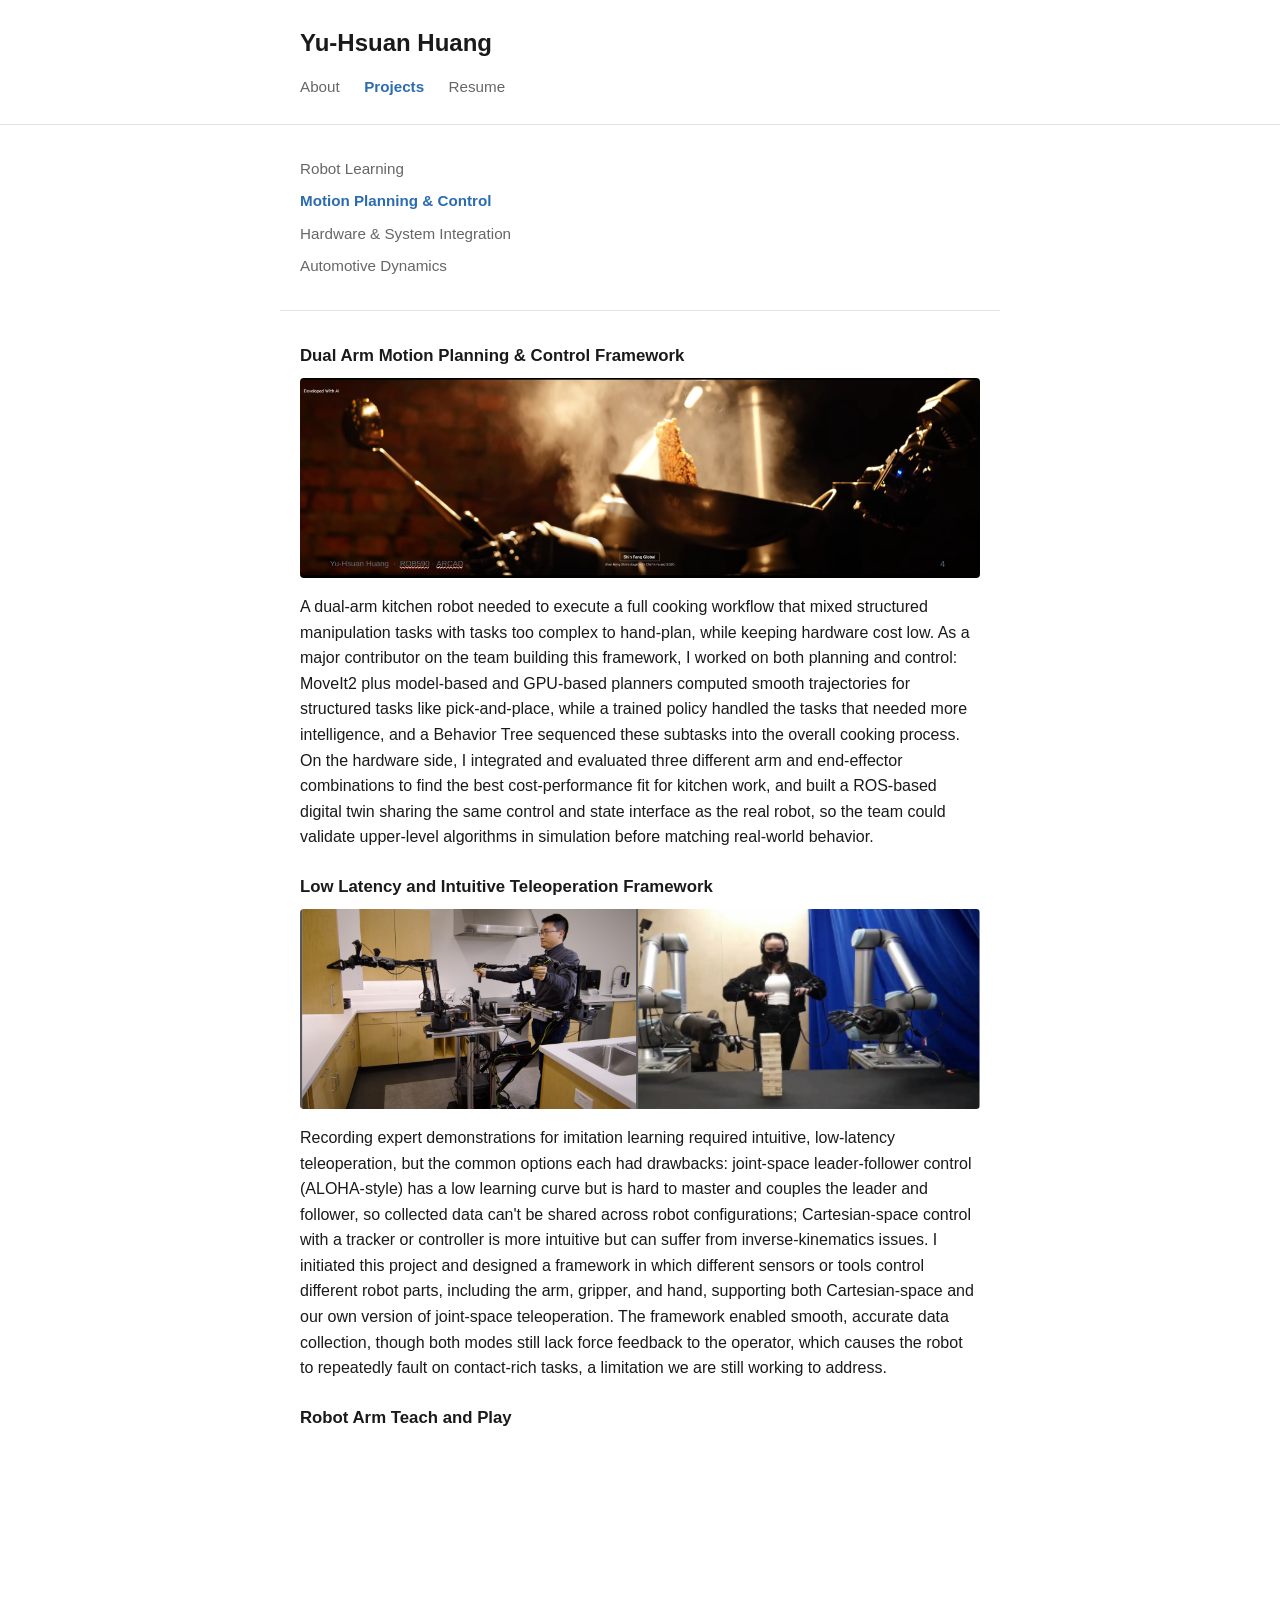
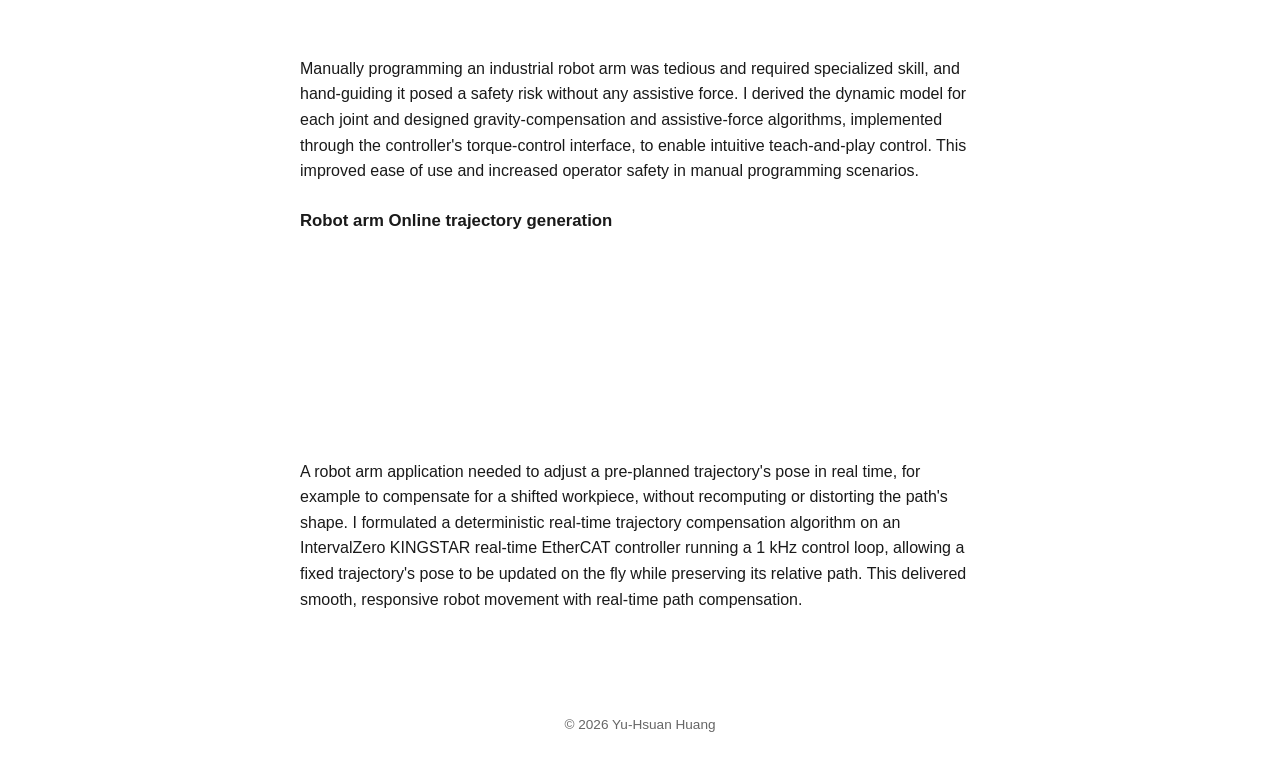
==== motion-planning.html @ 5661608f "Split Projects page into per-category pages The single Projects page was getting long, so each categ" ====
<!DOCTYPE html>
<html lang="en">
<head>
<meta charset="UTF-8">
<meta name="viewport" content="width=device-width, initial-scale=1.0">
<title>Motion Planning & Control — Yu-Hsuan Huang</title>
<link rel="stylesheet" href="style.css">
</head>
<body>

<header>
  <div class="container">
    <h1>Yu-Hsuan Huang</h1>
    <nav>
      <a href="index.html">About</a>
      <a href="projects.html" class="active">Projects</a>
      <a href="resume.html">Resume</a>
    </nav>
  </div>
</header>

<section class="container">
  <nav class="subnav">
    <a href="robot-learning.html">Robot Learning</a>
    <a href="motion-planning.html" class="active">Motion Planning & Control</a>
    <a href="hardware-integration.html">Hardware & System Integration</a>
    <a href="automotive-dynamics.html">Automotive Dynamics</a>
  </nav>
</section>

<section class="container">
  <div class="entry">
    <h3>Dual Arm Motion Planning & Control Framework</h3>
    <img class="media-placeholder" src="assets/dual_arm.png" alt="Dual Arm Motion Planning & Control Framework">
    <p>
      A dual-arm kitchen robot needed to execute a full cooking workflow that mixed structured manipulation tasks with tasks too complex to hand-plan, while keeping hardware cost low. As a major contributor on the team building this framework, I worked on both planning and control: MoveIt2 plus model-based and GPU-based planners computed smooth trajectories for structured tasks like pick-and-place, while a trained policy handled the tasks that needed more intelligence, and a Behavior Tree sequenced these subtasks into the overall cooking process. On the hardware side, I integrated and evaluated three different arm and end-effector combinations to find the best cost-performance fit for kitchen work, and built a ROS-based digital twin sharing the same control and state interface as the real robot, so the team could validate upper-level algorithms in simulation before matching real-world behavior.
    </p>
  </div>
  <div class="entry">
    <h3>Low Latency and Intuitive Teleoperation Framework</h3>
    <img class="media-placeholder" src="assets/teleop.png">
    <p>
      Recording expert demonstrations for imitation learning required intuitive, low-latency teleoperation, but the common options each had drawbacks: joint-space leader-follower control (ALOHA-style) has a low learning curve but is hard to master and couples the leader and follower, so collected data can't be shared across robot configurations; Cartesian-space control with a tracker or controller is more intuitive but can suffer from inverse-kinematics issues. I initiated this project and designed a framework in which different sensors or tools control different robot parts, including the arm, gripper, and hand, supporting both Cartesian-space and our own version of joint-space teleoperation. The framework enabled smooth, accurate data collection, though both modes still lack force feedback to the operator, which causes the robot to repeatedly fault on contact-rich tasks, a limitation we are still working to address.
    </p>
  </div>
  <div class="entry">
    <h3>Robot Arm Teach and Play</h3>
    <iframe class="media-placeholder" src="https://www.youtube.com/embed/mOfitQGmQHE" title="Robot Arm Teach and Play" allowfullscreen></iframe>
    <p>
      Manually programming an industrial robot arm was tedious and required specialized skill, and hand-guiding it posed a safety risk without any assistive force. I derived the dynamic model for each joint and designed gravity-compensation and assistive-force algorithms, implemented through the controller's torque-control interface, to enable intuitive teach-and-play control. This improved ease of use and increased operator safety in manual programming scenarios.
    </p>
  </div>
  <div class="entry">
    <h3>Robot arm Online trajectory generation</h3>
    <iframe class="media-placeholder" src="https://www.youtube.com/embed/5JqHRE2ytc0" title="Robot Arm Online Trajectory Compensation" allowfullscreen></iframe>
    <p>
      A robot arm application needed to adjust a pre-planned trajectory's pose in real time, for example to compensate for a shifted workpiece, without recomputing or distorting the path's shape. I formulated a deterministic real-time trajectory compensation algorithm on an IntervalZero KINGSTAR real-time EtherCAT controller running a 1 kHz control loop, allowing a fixed trajectory's pose to be updated on the fly while preserving its relative path. This delivered smooth, responsive robot movement with real-time path compensation.
    </p>
  </div>
</section>

<footer class="container">
  <p>&copy; 2026 Yu-Hsuan Huang</p>
</footer>

</body>
</html>
---- style.css ----
:root {
  --text: #1a1a1a;
  --muted: #666;
  --accent: #2b6cb0;
  --border: #e2e2e2;
  --bg: #ffffff;
}

* { box-sizing: border-box; }

body {
  margin: 0;
  font-family: -apple-system, BlinkMacSystemFont, "Segoe UI", Roboto, Helvetica, Arial, sans-serif;
  color: var(--text);
  background: var(--bg);
  line-height: 1.6;
}

.container {
  max-width: 720px;
  margin: 0 auto;
  padding: 2rem 1.25rem;
}

header {
  border-bottom: 1px solid var(--border);
}

header .container {
  padding: 1.5rem 1.25rem;
}

header h1 {
  margin: 0 0 0.75rem 0;
  font-size: 1.5rem;
}

nav a {
  margin-right: 1.25rem;
  color: var(--muted);
  text-decoration: none;
  font-size: 0.95rem;
}

nav a:hover {
  color: var(--accent);
}

nav a.active {
  color: var(--accent);
  font-weight: 600;
}

.subnav {
  display: flex;
  flex-direction: column;
  gap: 0.5rem;
}

section {
  border-bottom: 1px solid var(--border);
}

section:last-of-type {
  border-bottom: none;
}

h2 {
  font-size: 1.25rem;
  margin-bottom: 1rem;
}

.entry {
  margin-bottom: 1.5rem;
}

.entry h3 {
  margin: 0 0 0.25rem 0;
  font-size: 1.05rem;
}

.entry h3 a {
  color: var(--text);
  text-decoration: none;
  border-bottom: 1px solid var(--accent);
}

.entry h3 a:hover {
  color: var(--accent);
}

.about-layout {
  display: flex;
  align-items: flex-start;
  gap: 1.5rem;
}

.about-layout p {
  margin: 0;
  flex: 1;
}

.photo-placeholder {
  flex-shrink: 0;
  width: 140px;
  height: 140px;
  display: flex;
  align-items: center;
  justify-content: center;
  border: 2px dashed var(--border);
  border-radius: 50%;
  color: var(--muted);
  font-size: 0.9rem;
  object-fit: cover;
}

.entry-header {
  display: flex;
  align-items: center;
  gap: 1rem;
}

.logo-placeholder {
  flex-shrink: 0;
  width: 56px;
  height: 56px;
  display: flex;
  align-items: center;
  justify-content: center;
  border: 2px dashed var(--border);
  border-radius: 4px;
  color: var(--muted);
  font-size: 0.75rem;
}

img.logo-placeholder {
  border-style: solid;
  object-fit: contain;
  padding: 4px;
}

@media (max-width: 480px) {
  .about-layout {
    flex-direction: column;
  }
}

.meta {
  color: var(--muted);
  font-size: 0.9rem;
}

.entry ul {
  margin: 0.5rem 0 0 0;
  padding-left: 1.25rem;
}

.placeholder {
  color: var(--muted);
  font-style: italic;
}

.media-placeholder {
  display: flex;
  align-items: center;
  justify-content: center;
  height: 200px;
  margin: 0.5rem 0;
  border: 2px dashed var(--border);
  border-radius: 4px;
  color: var(--muted);
  font-size: 0.9rem;
}

img.media-placeholder,
iframe.media-placeholder {
  width: 100%;
  border: none;
  object-fit: cover;
}

.resume-embed {
  width: 100%;
  height: 85vh;
  border: 1px solid var(--border);
  border-radius: 4px;
}

.button {
  display: inline-block;
  padding: 0.6rem 1.1rem;
  background: var(--accent);
  color: #fff;
  text-decoration: none;
  border-radius: 4px;
}

.contact-list {
  list-style: none;
  padding: 0;
}

.contact-list li {
  margin-bottom: 0.5rem;
}

footer {
  text-align: center;
  color: var(--muted);
  font-size: 0.85rem;
}

@media (max-width: 480px) {
  nav a {
    margin-right: 0.75rem;
    font-size: 0.85rem;
  }
}
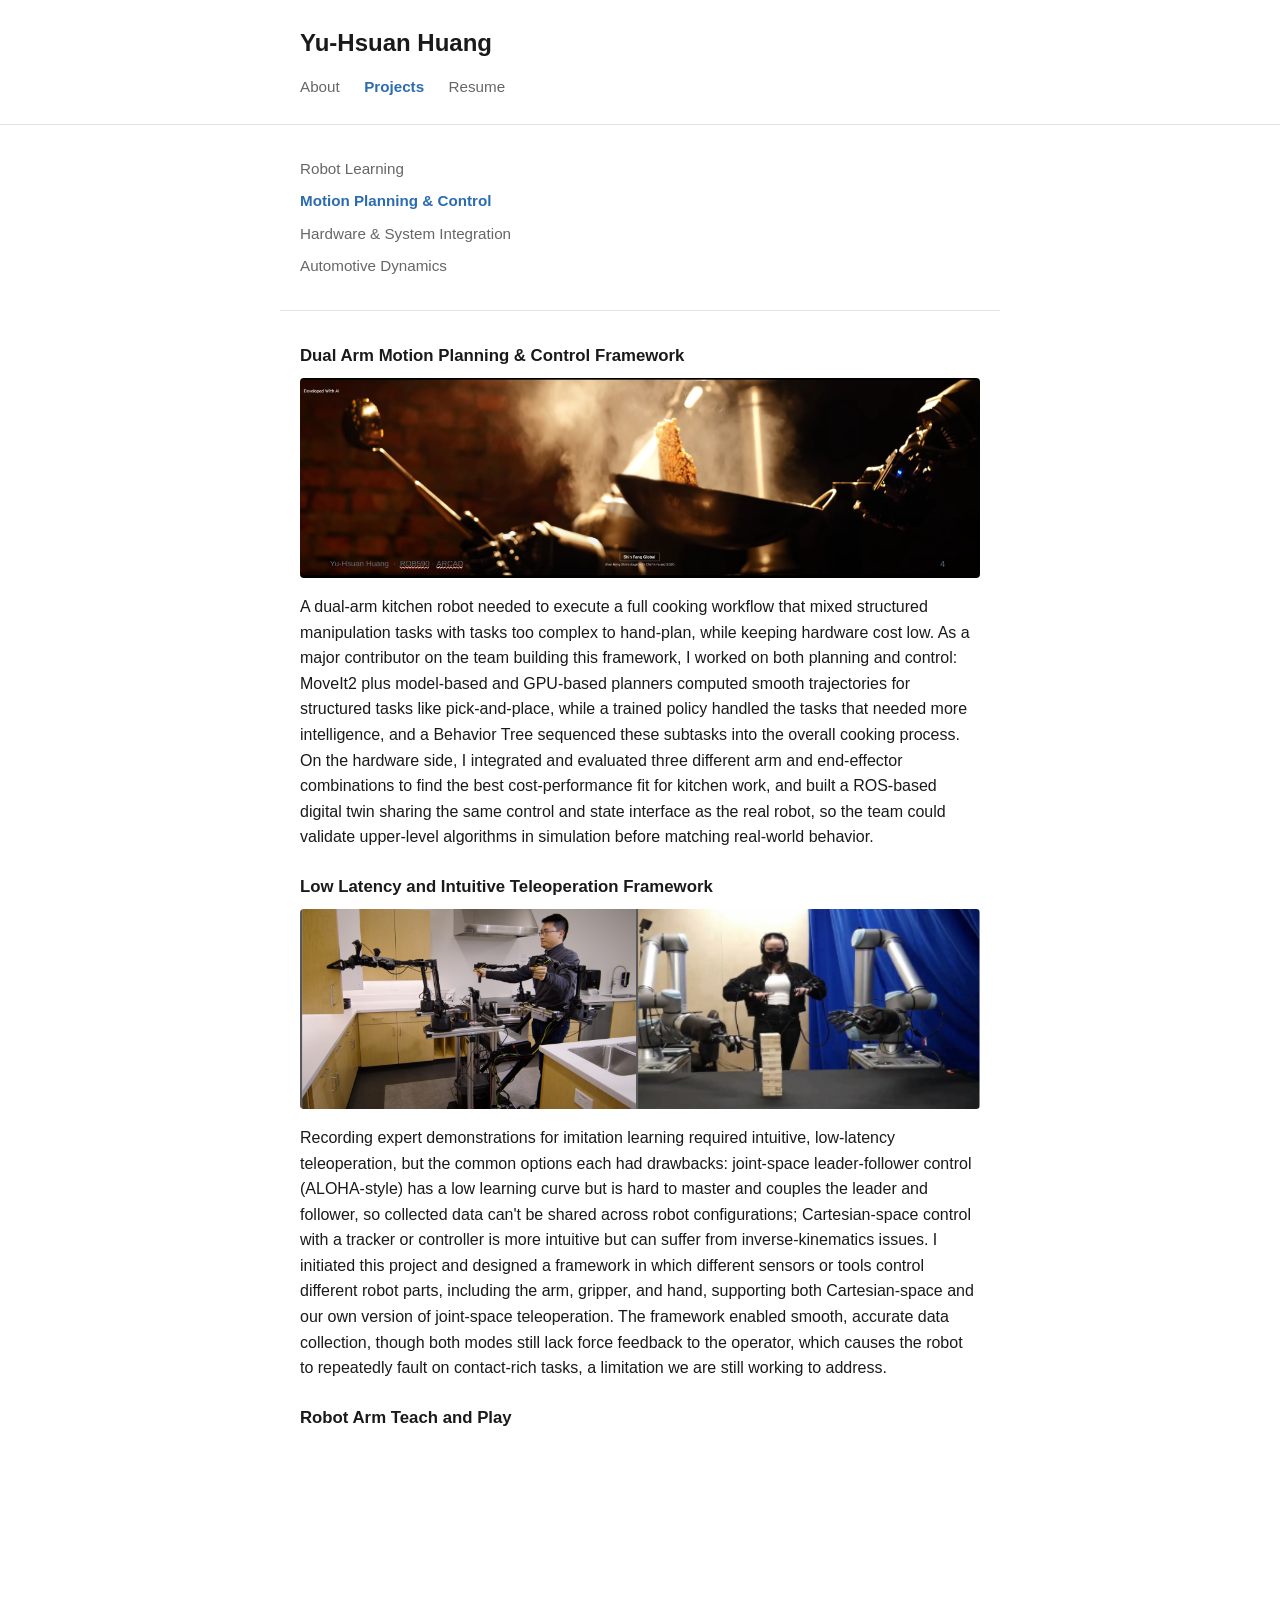
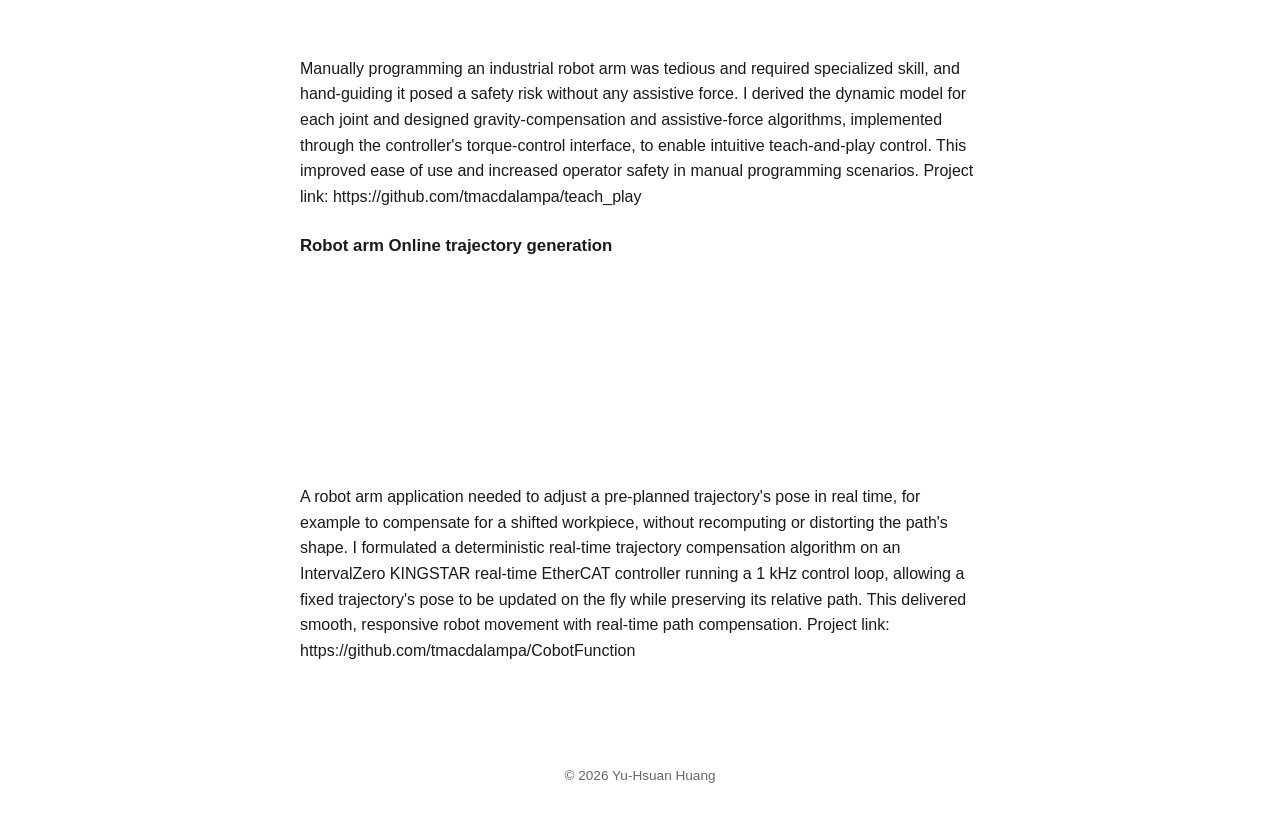
==== commit dd922a8a: "Add github project links" ====
--- a/motion-planning.html
+++ b/motion-planning.html
@@ -47,14 +47,14 @@
     <h3>Robot Arm Teach and Play</h3>
     <iframe class="media-placeholder" src="https://www.youtube.com/embed/mOfitQGmQHE" title="Robot Arm Teach and Play" allowfullscreen></iframe>
     <p>
-      Manually programming an industrial robot arm was tedious and required specialized skill, and hand-guiding it posed a safety risk without any assistive force. I derived the dynamic model for each joint and designed gravity-compensation and assistive-force algorithms, implemented through the controller's torque-control interface, to enable intuitive teach-and-play control. This improved ease of use and increased operator safety in manual programming scenarios.
+      Manually programming an industrial robot arm was tedious and required specialized skill, and hand-guiding it posed a safety risk without any assistive force. I derived the dynamic model for each joint and designed gravity-compensation and assistive-force algorithms, implemented through the controller's torque-control interface, to enable intuitive teach-and-play control. This improved ease of use and increased operator safety in manual programming scenarios. Project link: https://github.com/tmacdalampa/teach_play 
     </p>
   </div>
   <div class="entry">
     <h3>Robot arm Online trajectory generation</h3>
     <iframe class="media-placeholder" src="https://www.youtube.com/embed/5JqHRE2ytc0" title="Robot Arm Online Trajectory Compensation" allowfullscreen></iframe>
     <p>
-      A robot arm application needed to adjust a pre-planned trajectory's pose in real time, for example to compensate for a shifted workpiece, without recomputing or distorting the path's shape. I formulated a deterministic real-time trajectory compensation algorithm on an IntervalZero KINGSTAR real-time EtherCAT controller running a 1 kHz control loop, allowing a fixed trajectory's pose to be updated on the fly while preserving its relative path. This delivered smooth, responsive robot movement with real-time path compensation.
+      A robot arm application needed to adjust a pre-planned trajectory's pose in real time, for example to compensate for a shifted workpiece, without recomputing or distorting the path's shape. I formulated a deterministic real-time trajectory compensation algorithm on an IntervalZero KINGSTAR real-time EtherCAT controller running a 1 kHz control loop, allowing a fixed trajectory's pose to be updated on the fly while preserving its relative path. This delivered smooth, responsive robot movement with real-time path compensation. Project link: https://github.com/tmacdalampa/CobotFunction
     </p>
   </div>
 </section>
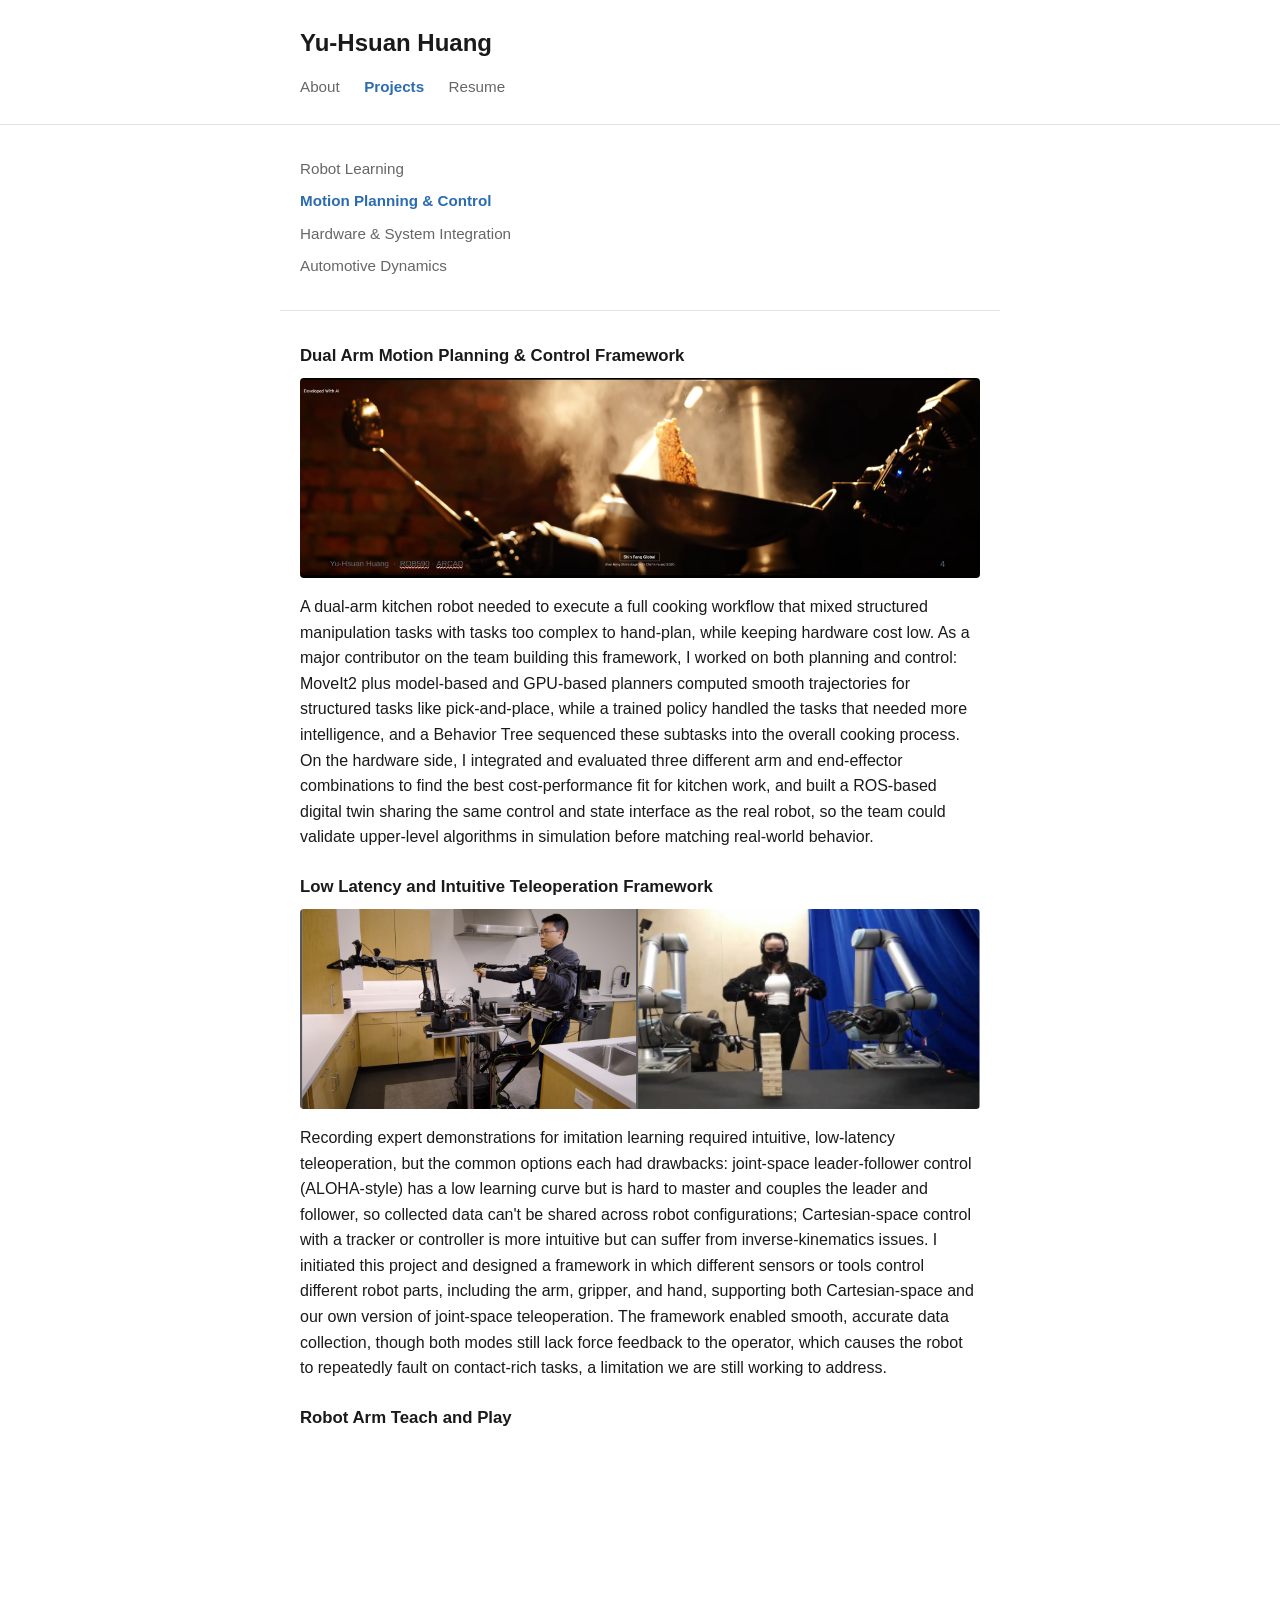
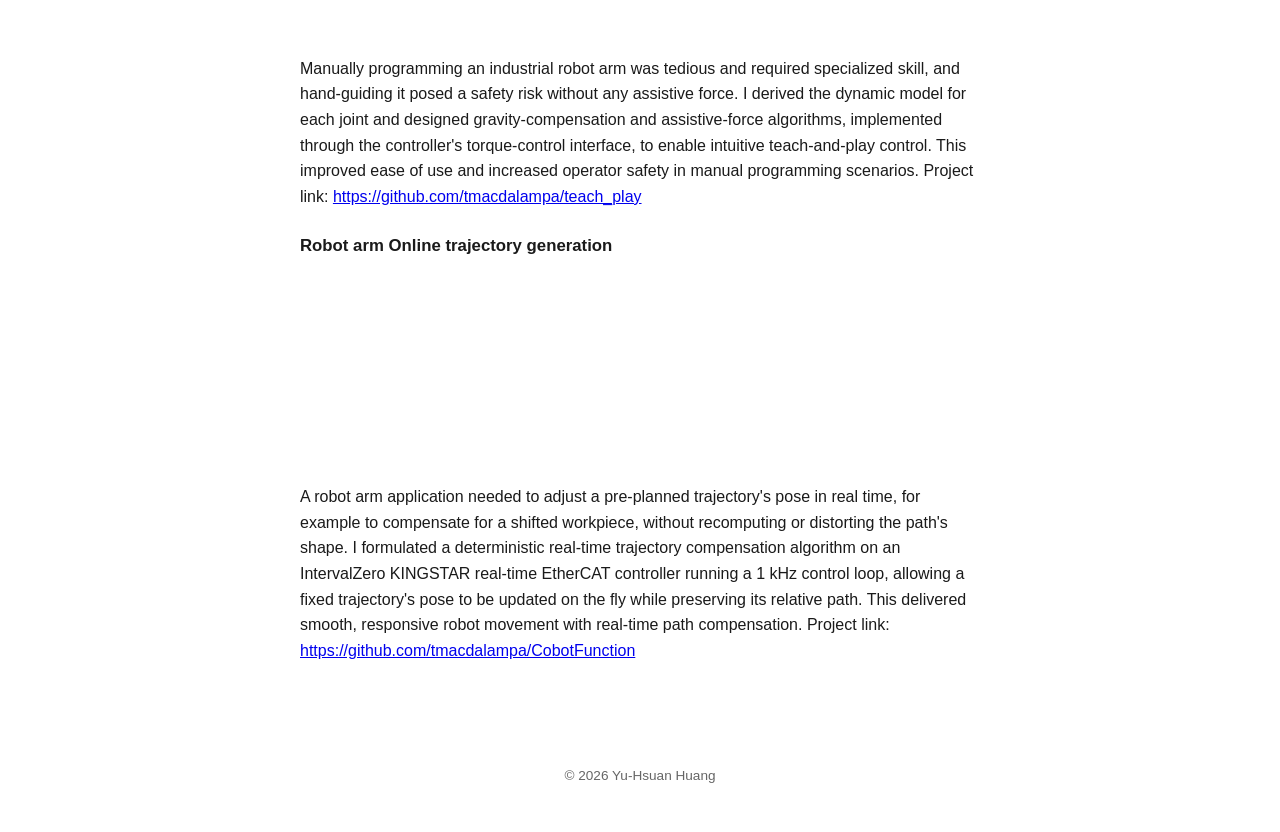
==== commit d43bebf4: "Make GitHub project links clickable; simplify UMich degree to M.S. in Robotics Co-Authored-By: Claud" ====
--- a/motion-planning.html
+++ b/motion-planning.html
@@ -47,14 +47,14 @@
     <h3>Robot Arm Teach and Play</h3>
     <iframe class="media-placeholder" src="https://www.youtube.com/embed/mOfitQGmQHE" title="Robot Arm Teach and Play" allowfullscreen></iframe>
     <p>
-      Manually programming an industrial robot arm was tedious and required specialized skill, and hand-guiding it posed a safety risk without any assistive force. I derived the dynamic model for each joint and designed gravity-compensation and assistive-force algorithms, implemented through the controller's torque-control interface, to enable intuitive teach-and-play control. This improved ease of use and increased operator safety in manual programming scenarios. Project link: https://github.com/tmacdalampa/teach_play 
+      Manually programming an industrial robot arm was tedious and required specialized skill, and hand-guiding it posed a safety risk without any assistive force. I derived the dynamic model for each joint and designed gravity-compensation and assistive-force algorithms, implemented through the controller's torque-control interface, to enable intuitive teach-and-play control. This improved ease of use and increased operator safety in manual programming scenarios. Project link: <a href="https://github.com/tmacdalampa/teach_play" target="_blank" rel="noopener">https://github.com/tmacdalampa/teach_play</a>
     </p>
   </div>
   <div class="entry">
     <h3>Robot arm Online trajectory generation</h3>
     <iframe class="media-placeholder" src="https://www.youtube.com/embed/5JqHRE2ytc0" title="Robot Arm Online Trajectory Compensation" allowfullscreen></iframe>
     <p>
-      A robot arm application needed to adjust a pre-planned trajectory's pose in real time, for example to compensate for a shifted workpiece, without recomputing or distorting the path's shape. I formulated a deterministic real-time trajectory compensation algorithm on an IntervalZero KINGSTAR real-time EtherCAT controller running a 1 kHz control loop, allowing a fixed trajectory's pose to be updated on the fly while preserving its relative path. This delivered smooth, responsive robot movement with real-time path compensation. Project link: https://github.com/tmacdalampa/CobotFunction
+      A robot arm application needed to adjust a pre-planned trajectory's pose in real time, for example to compensate for a shifted workpiece, without recomputing or distorting the path's shape. I formulated a deterministic real-time trajectory compensation algorithm on an IntervalZero KINGSTAR real-time EtherCAT controller running a 1 kHz control loop, allowing a fixed trajectory's pose to be updated on the fly while preserving its relative path. This delivered smooth, responsive robot movement with real-time path compensation. Project link: <a href="https://github.com/tmacdalampa/CobotFunction" target="_blank" rel="noopener">https://github.com/tmacdalampa/CobotFunction</a>
     </p>
   </div>
 </section>
